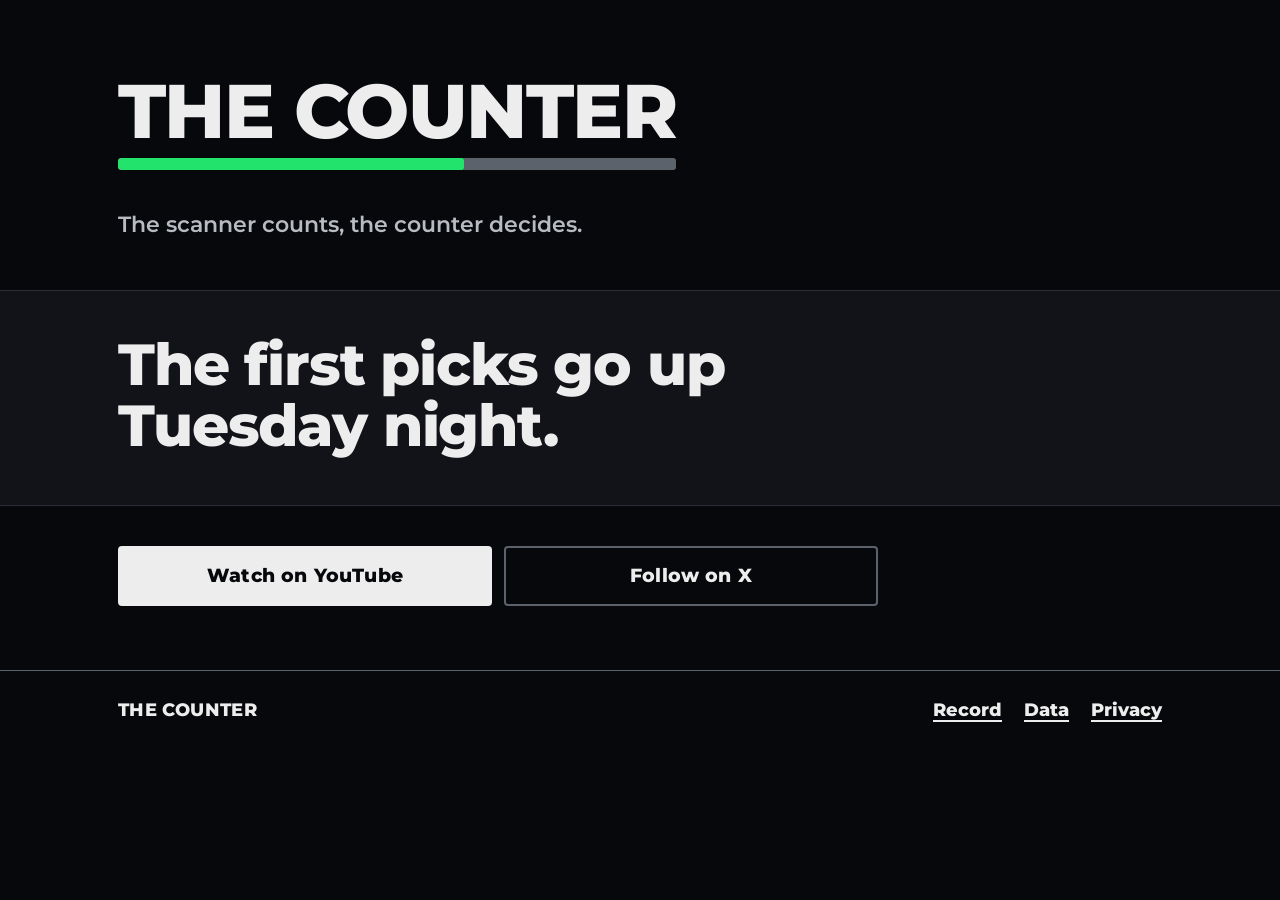
==== index.html @ d67a81ae "Site update" ====
<!doctype html>
<html lang="en">
<head>
<meta charset="utf-8">
<meta name="viewport" content="width=device-width, initial-scale=1">
<title>The Counter</title>
<meta name="description" content="The scanner counts, the counter decides.">
<link rel="canonical" href="https://counterdecides.github.io/">
<meta name="color-scheme" content="dark">
<meta name="theme-color" content="#07080b">
<meta property="og:type" content="website">
<meta property="og:site_name" content="The Counter">
<meta property="og:title" content="The Counter">
<meta property="og:description" content="The scanner counts, the counter decides.">
<meta property="og:url" content="https://counterdecides.github.io/">
<meta property="og:image" content="https://counterdecides.github.io/og.png">
<meta property="og:image:width" content="1200">
<meta property="og:image:height" content="630">
<meta property="og:image:alt" content="The Counter: The scanner counts, the counter decides.">
<meta name="twitter:card" content="summary_large_image">
<meta name="twitter:site" content="@CounterDecides">
<link rel="icon" href="favicon.svg" type="image/svg+xml">
<link rel="icon" href="favicon-32.png" sizes="32x32" type="image/png">
<link rel="apple-touch-icon" href="apple-touch-icon.png">
<link rel="stylesheet" href="site.css">
</head>
<body>
<a class="skip" href="#main">Skip to the content</a>
<header class="masthead"><div class="wrap">
<h1 class="brand"><span class="wordmark">The Counter</span><span class="mark" aria-hidden="true"><span class="fill" style="--p:62%"></span></span></h1>
<p class="slogan">The scanner counts, the counter decides.</p>
</div></header>
<main id="main">
<section class="first" aria-label="Coming up"><div class="wrap">
<p class="first-line">The first picks go up Tuesday night.</p>
</div></section>
<section class="follow" aria-label="Follow"><div class="wrap"><div class="buttons">
<a class="btn" href="https://www.youtube.com/@CounterDecides">Watch on YouTube</a>
<a class="btn alt" href="https://x.com/CounterDecides">Follow on X</a>
</div></div></section>
</main>
<footer class="foot"><div class="wrap">
<p class="foot-name">The Counter</p>
<nav aria-label="Site"><a href="record.html">Record</a><a href="data.html">Data</a><a href="privacy.html">Privacy</a></nav>
</div></footer>
</body>
</html>
---- site.css ----
/* The Counter: one stylesheet for every page. The MATRIX tokens (Tom, Sep 28, 2026: carbon, off-white, grays and
   one electric green) are written in by site/build_site.py from branding/src/brand.py; no other color appears here.
   Dark only. Ration the green: it colors the pick percents (.pct), the bar fills (.fill, the brand mark's too) and
   link focus, and nothing else. Headlines and names are off-white, labels gray, rules the gray track or the dim
   rule. Mobile first: phones get the base rules, wider screens the media query at the end. */
:root{color-scheme:dark;--bg:#07080b;--raised:#111318;--ink:#ededed;--ink2:#b8bcc2;--muted:#8a8f98;--grid:#15181d;--rule:#2a2e35;--track:#5c626b;--accent:#22e36b;--neg:#b8bcc2}
@font-face{font-family:"Montserrat";src:url("fonts/Montserrat-Medium.woff") format("woff");font-weight:500;font-style:normal;font-display:swap}
@font-face{font-family:"Montserrat";src:url("fonts/Montserrat-SemiBold.woff") format("woff");font-weight:600;font-style:normal;font-display:swap}
@font-face{font-family:"Montserrat";src:url("fonts/Montserrat-ExtraBold.woff") format("woff");font-weight:800;font-style:normal;font-display:swap}

*,*::before,*::after{box-sizing:border-box}
html{-webkit-text-size-adjust:100%;text-size-adjust:100%}
body{margin:0;background:var(--bg);color:var(--ink);font-family:"Montserrat",system-ui,-apple-system,"Segoe UI",Roboto,Arial,sans-serif;font-weight:500;font-size:17px;line-height:1.5}
.wrap{max-width:760px;margin:0 auto;padding:0 20px}
a{color:inherit;text-decoration-thickness:2px;text-underline-offset:4px}
a:hover{text-decoration-thickness:3px}
:focus-visible{outline:3px solid var(--accent);outline-offset:3px;border-radius:2px}
.sr{position:absolute;width:1px;height:1px;padding:0;margin:-1px;overflow:hidden;clip:rect(0 0 0 0);white-space:nowrap;border:0}
.skip{position:absolute;left:12px;top:-60px;background:var(--ink);color:var(--bg);padding:10px 14px;font-weight:800;z-index:10}
.skip:focus{top:12px}

/* the preview band: only on the owner's local preview, never on the public site */
.preview-band{background:var(--ink);color:var(--bg);font-weight:800;text-align:center;padding:10px 16px;font-size:14px;letter-spacing:.08em;text-transform:uppercase}

/* the masthead */
.masthead{padding:34px 0 8px}
.brand{display:inline-flex;flex-direction:column;gap:12px;text-decoration:none;color:var(--ink)}
.wordmark{display:block;font-weight:800;font-size:clamp(40px,12.4vw,76px);line-height:.92;letter-spacing:-.02em;text-transform:uppercase;margin:0}
.mark{display:block;position:relative;height:12px;border-radius:3px;background:var(--track);overflow:hidden}
.slogan{margin:16px 0 0;font-weight:600;font-size:clamp(18px,4.8vw,22px);line-height:1.35;color:var(--ink2)}
.topbar{padding:18px 0 14px;border-bottom:1px solid var(--rule)}
.topbar .brand{flex-direction:row;align-items:center;gap:12px}
.topbar .wordmark{font-size:22px;line-height:1;letter-spacing:0}
.topbar .mark{width:44px;height:10px;border-radius:3px}


/* bars: the pick's percent, and the brand mark: the green fill on the gray track, squared-off ends. They fill once
   on load. */
.meter{position:relative;height:8px;border-radius:2px;background:var(--track);overflow:hidden}
.meter::after{content:"";position:absolute;left:50%;top:0;bottom:0;width:2px;margin-left:-1px;background:var(--bg)}
.fill{display:block;height:100%;width:var(--p,62%);background:var(--accent);border-radius:inherit;transform-origin:left center;animation:fill .9s cubic-bezier(.2,.75,.2,1) both;animation-delay:calc(var(--i,0) * 60ms + 150ms)}
@keyframes fill{from{transform:scaleX(0)}to{transform:scaleX(1)}}

/* a league's week */
.week{padding:38px 0 8px}
.head{display:flex;align-items:center;flex-wrap:wrap;gap:10px 14px;margin:0 0 6px;font-weight:800;font-size:clamp(30px,8.4vw,46px);line-height:1.05;letter-spacing:-.015em}
.chip{display:inline-block;border:1px solid var(--track);color:var(--ink2);font-size:.46em;letter-spacing:.08em;padding:.42em .62em .36em;border-radius:3px;line-height:1}
.picks{list-style:none;margin:14px 0 0;padding:0;border-bottom:1px solid var(--track)}
.pick{padding:20px 0 22px;border-top:1px solid var(--rule)}
.pick:first-child{border-top:1px solid var(--track)}
.pick-line{display:flex;justify-content:space-between;align-items:flex-end;gap:14px;margin:0 0 12px}
.team{font-weight:800;font-size:clamp(25px,7.2vw,38px);line-height:1.02;text-transform:uppercase;letter-spacing:-.01em;overflow-wrap:anywhere}
.pct{color:var(--accent);font-weight:800;font-variant-numeric:tabular-nums;white-space:nowrap}
.pick-line .pct{font-size:clamp(38px,11vw,60px);line-height:.85;letter-spacing:-.02em}
.pick-meta{display:flex;justify-content:space-between;flex-wrap:wrap;gap:4px 16px;margin:12px 0 0;font-weight:600;font-size:16px;color:var(--ink2)}
.when{color:var(--muted)}
.result{display:inline-flex;align-items:center;gap:8px;font-weight:800;color:var(--ink)}
.result.quiet{color:var(--muted);font-weight:600}
/* the marks tell hit from miss by shape and fill, never by color alone: a hit is an off-white disc with a carbon
   check, a miss a light gray ring with a light gray cross, a tie a gray ring with an equals sign. No green. */
.mk{width:22px;height:22px;flex:none}
.mk circle{fill:none;stroke-width:2}
.mk path{fill:none;stroke-width:2.8;stroke-linecap:round;stroke-linejoin:round}
.mk.hit circle{fill:var(--ink);stroke:var(--ink)}
.mk.hit path{stroke:var(--bg)}
.mk.miss circle,.mk.miss path{stroke:var(--neg)}
.mk.tie circle,.mk.tie path{stroke:var(--muted)}

/* the record */
.record{padding:44px 0 10px}
.section-title{margin:0 0 18px;font-weight:800;font-size:clamp(30px,8.4vw,46px);line-height:1.05;letter-spacing:-.015em}
.league{border-top:1px solid var(--track);padding:18px 0 6px}
.league-name{margin:0;font-weight:800;font-size:15px;letter-spacing:.1em;text-transform:uppercase;color:var(--ink2)}
.big{margin:6px 0 0;font-weight:800;font-size:clamp(64px,19vw,112px);line-height:.95;letter-spacing:-.035em;font-variant-numeric:tabular-nums}
.big .of{font-size:.42em;letter-spacing:0;color:var(--ink2);margin:0 .12em}
.big-label{margin:6px 0 0;font-weight:800;font-size:18px;color:var(--ink2)}
.lines{list-style:none;margin:18px 0 0;padding:0}
.lines li{padding:12px 0;border-top:1px solid var(--rule);font-weight:600;font-size:18px}
.lines li.wkline{font-weight:800}
.lines b{font-weight:800}
.lines li,.first-line,.empty{text-wrap:pretty}
.lines .pct{font-size:1em}
.empty{margin:14px 0 0;font-weight:800;font-size:clamp(22px,6vw,30px);line-height:1.2}
.more{display:inline-block;margin:22px 0 0;font-weight:800;font-size:18px}


/* follow */
.follow{padding:40px 0 8px}
.buttons{display:flex;flex-direction:column;gap:12px}
.btn{display:flex;align-items:center;justify-content:center;min-height:58px;padding:14px 22px;border:2px solid var(--ink);border-radius:4px;background:var(--ink);color:var(--bg);font-weight:800;font-size:19px;text-decoration:none;letter-spacing:.01em}
.btn:hover{background:var(--ink2);border-color:var(--ink2)}
.btn.alt{background:transparent;color:var(--ink);border-color:var(--track)}
.btn.alt:hover{background:var(--raised);border-color:var(--ink)}

/* the book slot (renders only when site/site.json has a book_url) */
.book{padding:30px 0 0}
.book .wrap>div{border-top:1px solid var(--track);padding-top:16px}
.book h2{margin:0 0 10px;font-weight:800;font-size:26px}

/* the empty state: the news in a band (a raised carbon panel, off-white type) */
.first{background:var(--raised);color:var(--ink);border-top:1px solid var(--rule);border-bottom:1px solid var(--rule);margin:40px 0 0;padding:44px 0 48px}
.first-line{margin:0;font-weight:800;font-size:clamp(32px,9.4vw,58px);line-height:1.05;letter-spacing:-.02em;max-width:14em}

/* inner pages */
.page{padding:30px 0 10px}
.page h1{margin:0 0 14px;font-weight:800;font-size:clamp(38px,11vw,64px);line-height:1;letter-spacing:-.025em}
.page h2{margin:34px 0 10px;font-weight:800;font-size:24px;line-height:1.2}
.page p,.page li{max-width:40em}
.prose ul{padding-left:1.2em}
.prose li{margin:6px 0}
.prose a{overflow-wrap:anywhere}
.intro{font-weight:600;font-size:19px;color:var(--ink2)}

/* the data page's "How it works": Tom's description of the engine, then one plain line in gray */
.how{margin:0 0 8px}
.how h2{margin-top:26px}
.how p{color:var(--ink2);font-weight:600}
.how .how-note{color:var(--muted);font-weight:500;font-size:16px}

/* the record page */
.season{padding:26px 0 0}
.season .league{padding-bottom:10px}
.page .league-name{margin:0;font-size:20px;line-height:1.2}
.market{margin:14px 0 0;font-weight:800;font-size:18px}
.wk{margin:34px 0 0}
.wk-head{display:flex;justify-content:space-between;align-items:baseline;flex-wrap:wrap;gap:4px 16px;border-bottom:1px solid var(--track);padding-bottom:8px}
.wk-head h3{margin:0;font-weight:800;font-size:26px;line-height:1.1}
.wk-rec{font-weight:800;font-size:20px;font-variant-numeric:tabular-nums}
.wk-links{display:flex;flex-wrap:wrap;gap:6px 20px;margin:10px 0 0;font-weight:800;font-size:16px}
.games{list-style:none;margin:6px 0 0;padding:0}
.game{display:grid;grid-template-columns:30px 1fr;gap:2px 10px;padding:14px 0;border-bottom:1px solid var(--rule);align-items:start}
.game .mk,.game .dot{grid-row:span 2;margin-top:3px}
.dot{display:block;width:22px;height:22px;border-radius:50%;border:2px solid var(--track)}
.game-pick{font-weight:800;font-size:20px;line-height:1.2}
.game-pick .t{text-transform:uppercase}
.game-meta{display:flex;flex-wrap:wrap;gap:2px 14px;font-weight:600;font-size:15px;color:var(--ink2)}
.game-meta .r{color:var(--ink);font-weight:800}
.game-meta .r.quiet{color:var(--muted);font-weight:600}

/* the data page */
.files{list-style:none;margin:14px 0 0;padding:0;border-top:1px solid var(--track)}
.files li{display:flex;justify-content:space-between;flex-wrap:wrap;gap:4px 16px;padding:12px 0;border-bottom:1px solid var(--rule);font-weight:600}
.files .links a{margin-left:14px;font-weight:800}
.files .links a:first-child{margin-left:0}

/* the footer */
.foot{margin:56px 0 0;padding:26px 0 40px;border-top:1px solid var(--track)}
.foot .wrap{display:flex;justify-content:space-between;align-items:center;flex-wrap:wrap;gap:12px 24px}
.foot-name{margin:0;font-weight:800;font-size:18px;text-transform:uppercase;letter-spacing:.02em}
.foot nav{display:flex;gap:22px;font-weight:800}

@media (min-width:720px){
  body{font-size:18px}
  .wrap{padding:0 32px}
  .masthead{padding:52px 0 10px}
  .buttons{flex-direction:row;max-width:760px}
  .btn{flex:1}
}

@media (min-width:1000px){
  .wrap{max-width:1140px;padding:0 48px}
  .narrow .wrap{max-width:860px}
  .picks{display:grid;grid-template-columns:1fr 1fr;column-gap:64px}
  .pick:nth-child(2){border-top:1px solid var(--track)}
  .pick{display:flex;flex-direction:column;justify-content:flex-end}
  .games{display:grid;grid-template-columns:1fr 1fr;column-gap:48px}
  .league{display:grid;grid-template-columns:minmax(300px,auto) 1fr;grid-template-areas:"name name" "big lines" "label lines";column-gap:72px;align-items:start}
  .league-name{grid-area:name}
  .league .big{grid-area:big}
  .league .big-label{grid-area:label}
  .league .lines{grid-area:lines;margin-top:10px}
  .league .empty{grid-column:1 / 3}
}

@media (prefers-reduced-motion:reduce){
  .fill{animation:none}
  *{scroll-behavior:auto}
}
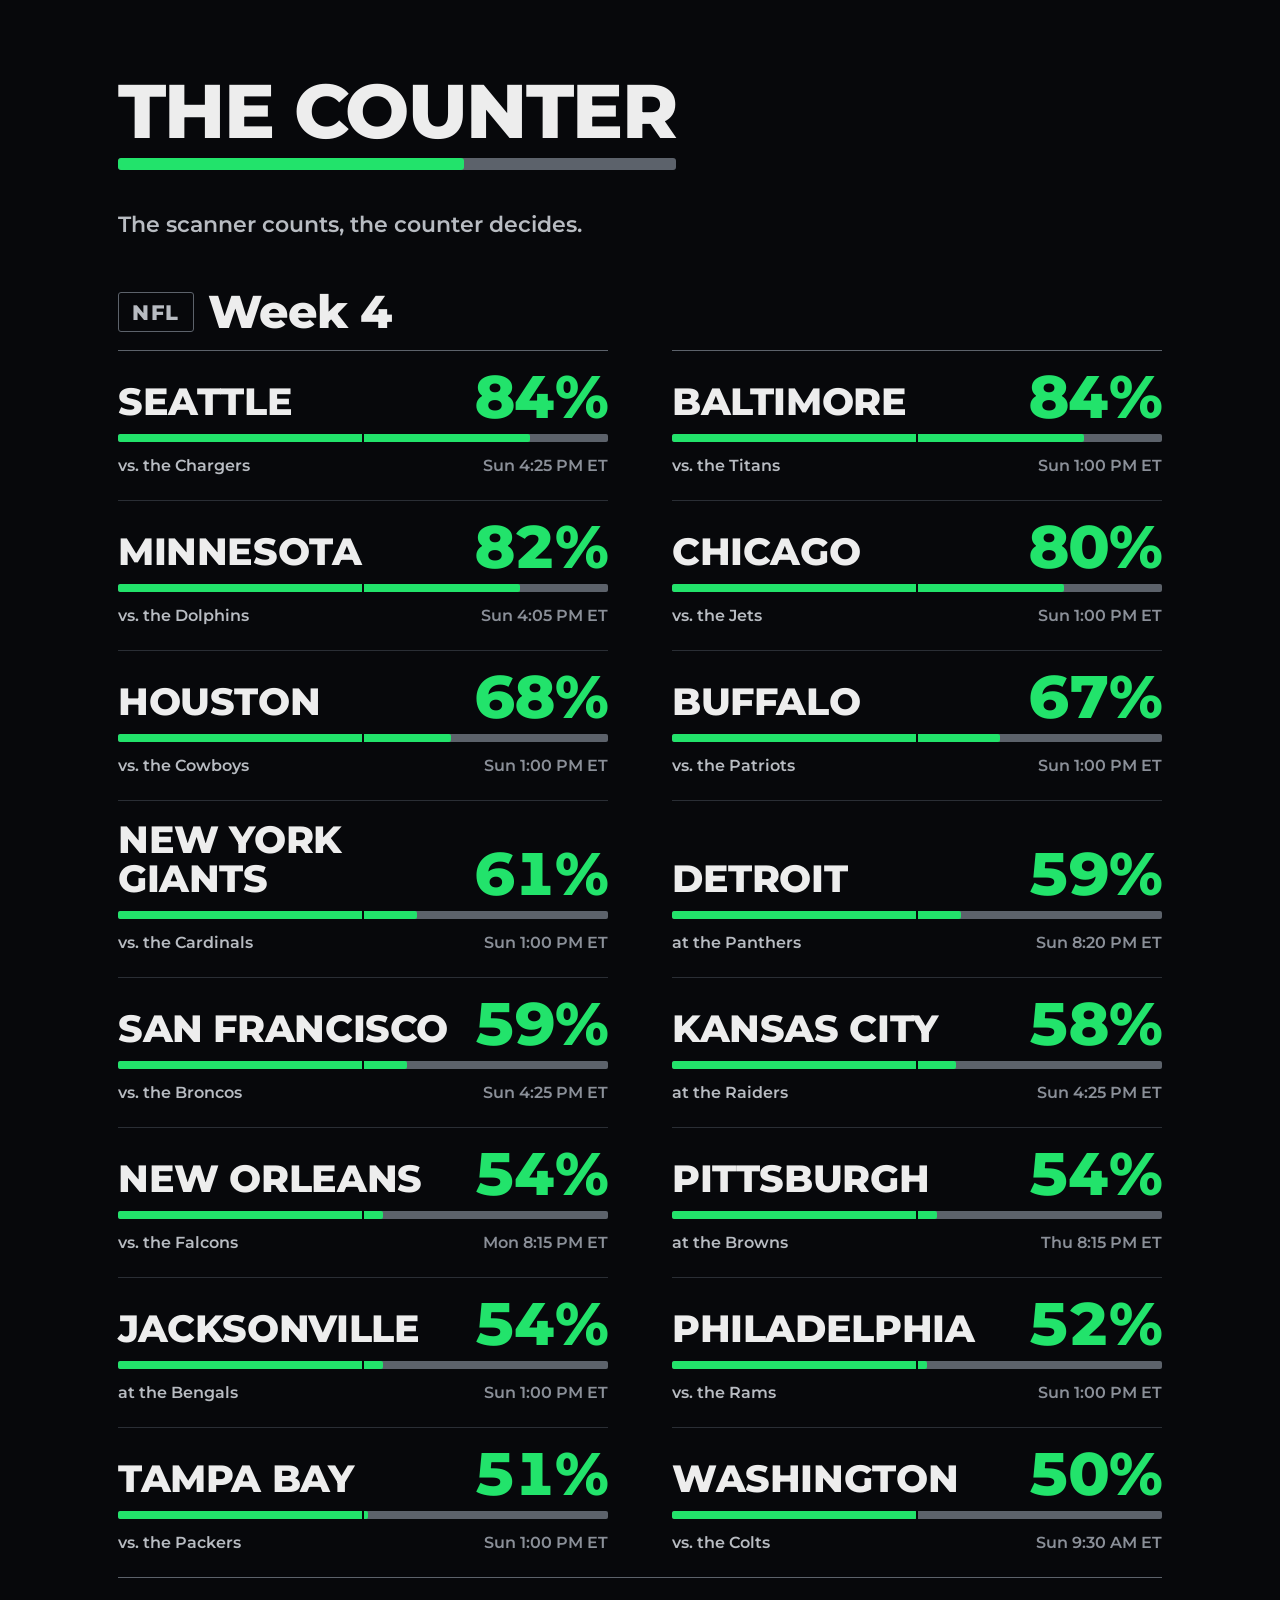
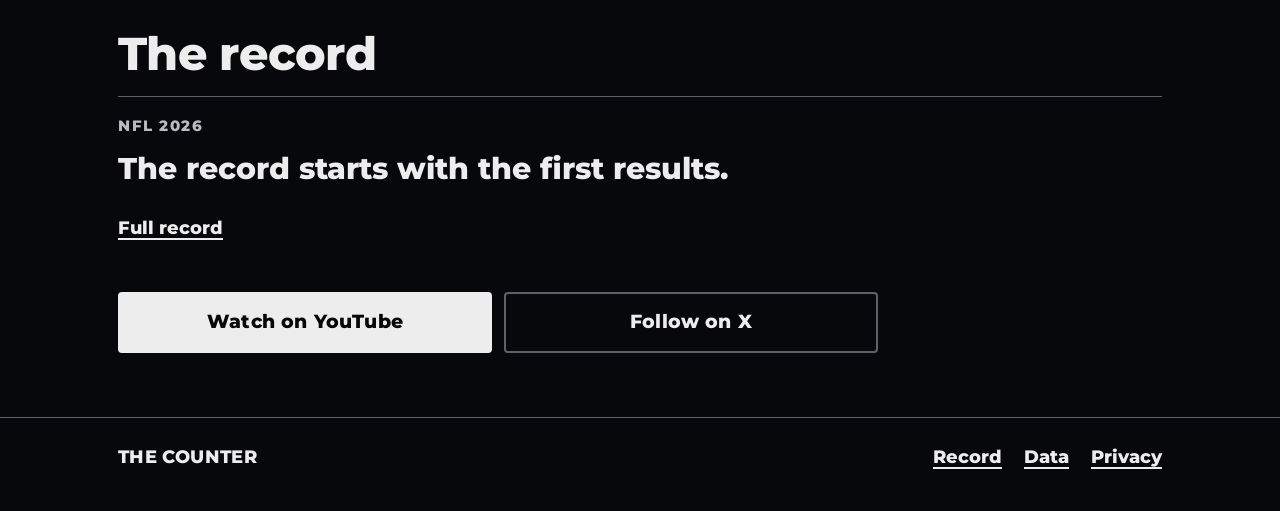
==== commit 184cd940: "NFL 2026 Week 4" ====
--- a/index.html
+++ b/index.html
@@ -31,8 +31,96 @@
 <p class="slogan">The scanner counts, the counter decides.</p>
 </div></header>
 <main id="main">
-<section class="first" aria-label="Coming up"><div class="wrap">
-<p class="first-line">The first picks go up Tuesday night.</p>
+<section class="week" aria-labelledby="week-nfl"><div class="wrap">
+<h2 class="head" id="week-nfl"><span class="chip">NFL</span> Week 4</h2>
+<ol class="picks">
+<li class="pick">
+<p class="pick-line"><span class="team">Seattle</span> <span class="pct">84%</span></p>
+<div class="meter" aria-hidden="true"><span class="fill" style="--p:84%;--i:0"></span></div>
+<p class="pick-meta"><span class="opp">vs. the Chargers</span> <span class="when">Sun 4:25 PM ET</span></p>
+</li>
+<li class="pick">
+<p class="pick-line"><span class="team">Baltimore</span> <span class="pct">84%</span></p>
+<div class="meter" aria-hidden="true"><span class="fill" style="--p:84%;--i:1"></span></div>
+<p class="pick-meta"><span class="opp">vs. the Titans</span> <span class="when">Sun 1:00 PM ET</span></p>
+</li>
+<li class="pick">
+<p class="pick-line"><span class="team">Minnesota</span> <span class="pct">82%</span></p>
+<div class="meter" aria-hidden="true"><span class="fill" style="--p:82%;--i:2"></span></div>
+<p class="pick-meta"><span class="opp">vs. the Dolphins</span> <span class="when">Sun 4:05 PM ET</span></p>
+</li>
+<li class="pick">
+<p class="pick-line"><span class="team">Chicago</span> <span class="pct">80%</span></p>
+<div class="meter" aria-hidden="true"><span class="fill" style="--p:80%;--i:3"></span></div>
+<p class="pick-meta"><span class="opp">vs. the Jets</span> <span class="when">Sun 1:00 PM ET</span></p>
+</li>
+<li class="pick">
+<p class="pick-line"><span class="team">Houston</span> <span class="pct">68%</span></p>
+<div class="meter" aria-hidden="true"><span class="fill" style="--p:68%;--i:4"></span></div>
+<p class="pick-meta"><span class="opp">vs. the Cowboys</span> <span class="when">Sun 1:00 PM ET</span></p>
+</li>
+<li class="pick">
+<p class="pick-line"><span class="team">Buffalo</span> <span class="pct">67%</span></p>
+<div class="meter" aria-hidden="true"><span class="fill" style="--p:67%;--i:5"></span></div>
+<p class="pick-meta"><span class="opp">vs. the Patriots</span> <span class="when">Sun 1:00 PM ET</span></p>
+</li>
+<li class="pick">
+<p class="pick-line"><span class="team">New York Giants</span> <span class="pct">61%</span></p>
+<div class="meter" aria-hidden="true"><span class="fill" style="--p:61%;--i:6"></span></div>
+<p class="pick-meta"><span class="opp">vs. the Cardinals</span> <span class="when">Sun 1:00 PM ET</span></p>
+</li>
+<li class="pick">
+<p class="pick-line"><span class="team">Detroit</span> <span class="pct">59%</span></p>
+<div class="meter" aria-hidden="true"><span class="fill" style="--p:59%;--i:7"></span></div>
+<p class="pick-meta"><span class="opp">at the Panthers</span> <span class="when">Sun 8:20 PM ET</span></p>
+</li>
+<li class="pick">
+<p class="pick-line"><span class="team">San Francisco</span> <span class="pct">59%</span></p>
+<div class="meter" aria-hidden="true"><span class="fill" style="--p:59%;--i:8"></span></div>
+<p class="pick-meta"><span class="opp">vs. the Broncos</span> <span class="when">Sun 4:25 PM ET</span></p>
+</li>
+<li class="pick">
+<p class="pick-line"><span class="team">Kansas City</span> <span class="pct">58%</span></p>
+<div class="meter" aria-hidden="true"><span class="fill" style="--p:58%;--i:9"></span></div>
+<p class="pick-meta"><span class="opp">at the Raiders</span> <span class="when">Sun 4:25 PM ET</span></p>
+</li>
+<li class="pick">
+<p class="pick-line"><span class="team">New Orleans</span> <span class="pct">54%</span></p>
+<div class="meter" aria-hidden="true"><span class="fill" style="--p:54%;--i:10"></span></div>
+<p class="pick-meta"><span class="opp">vs. the Falcons</span> <span class="when">Mon 8:15 PM ET</span></p>
+</li>
+<li class="pick">
+<p class="pick-line"><span class="team">Pittsburgh</span> <span class="pct">54%</span></p>
+<div class="meter" aria-hidden="true"><span class="fill" style="--p:54%;--i:11"></span></div>
+<p class="pick-meta"><span class="opp">at the Browns</span> <span class="when">Thu 8:15 PM ET</span></p>
+</li>
+<li class="pick">
+<p class="pick-line"><span class="team">Jacksonville</span> <span class="pct">54%</span></p>
+<div class="meter" aria-hidden="true"><span class="fill" style="--p:54%;--i:12"></span></div>
+<p class="pick-meta"><span class="opp">at the Bengals</span> <span class="when">Sun 1:00 PM ET</span></p>
+</li>
+<li class="pick">
+<p class="pick-line"><span class="team">Philadelphia</span> <span class="pct">52%</span></p>
+<div class="meter" aria-hidden="true"><span class="fill" style="--p:52%;--i:13"></span></div>
+<p class="pick-meta"><span class="opp">vs. the Rams</span> <span class="when">Sun 1:00 PM ET</span></p>
+</li>
+<li class="pick">
+<p class="pick-line"><span class="team">Tampa Bay</span> <span class="pct">51%</span></p>
+<div class="meter" aria-hidden="true"><span class="fill" style="--p:51%;--i:14"></span></div>
+<p class="pick-meta"><span class="opp">vs. the Packers</span> <span class="when">Sun 1:00 PM ET</span></p>
+</li>
+<li class="pick">
+<p class="pick-line"><span class="team">Washington</span> <span class="pct">50%</span></p>
+<div class="meter" aria-hidden="true"><span class="fill" style="--p:50%;--i:15"></span></div>
+<p class="pick-meta"><span class="opp">vs. the Colts</span> <span class="when">Sun 9:30 AM ET</span></p>
+</li>
+</ol>
+</div></section>
+<section class="record" aria-labelledby="record"><div class="wrap">
+<h2 class="section-title" id="record">The record</h2>
+<div class="league"><h3 class="league-name">NFL 2026</h3>
+<p class="empty">The record starts with the first results.</p></div>
+<a class="more" href="record.html">Full record</a>
 </div></section>
 <section class="follow" aria-label="Follow"><div class="wrap"><div class="buttons">
 <a class="btn" href="https://www.youtube.com/@CounterDecides">Watch on YouTube</a>
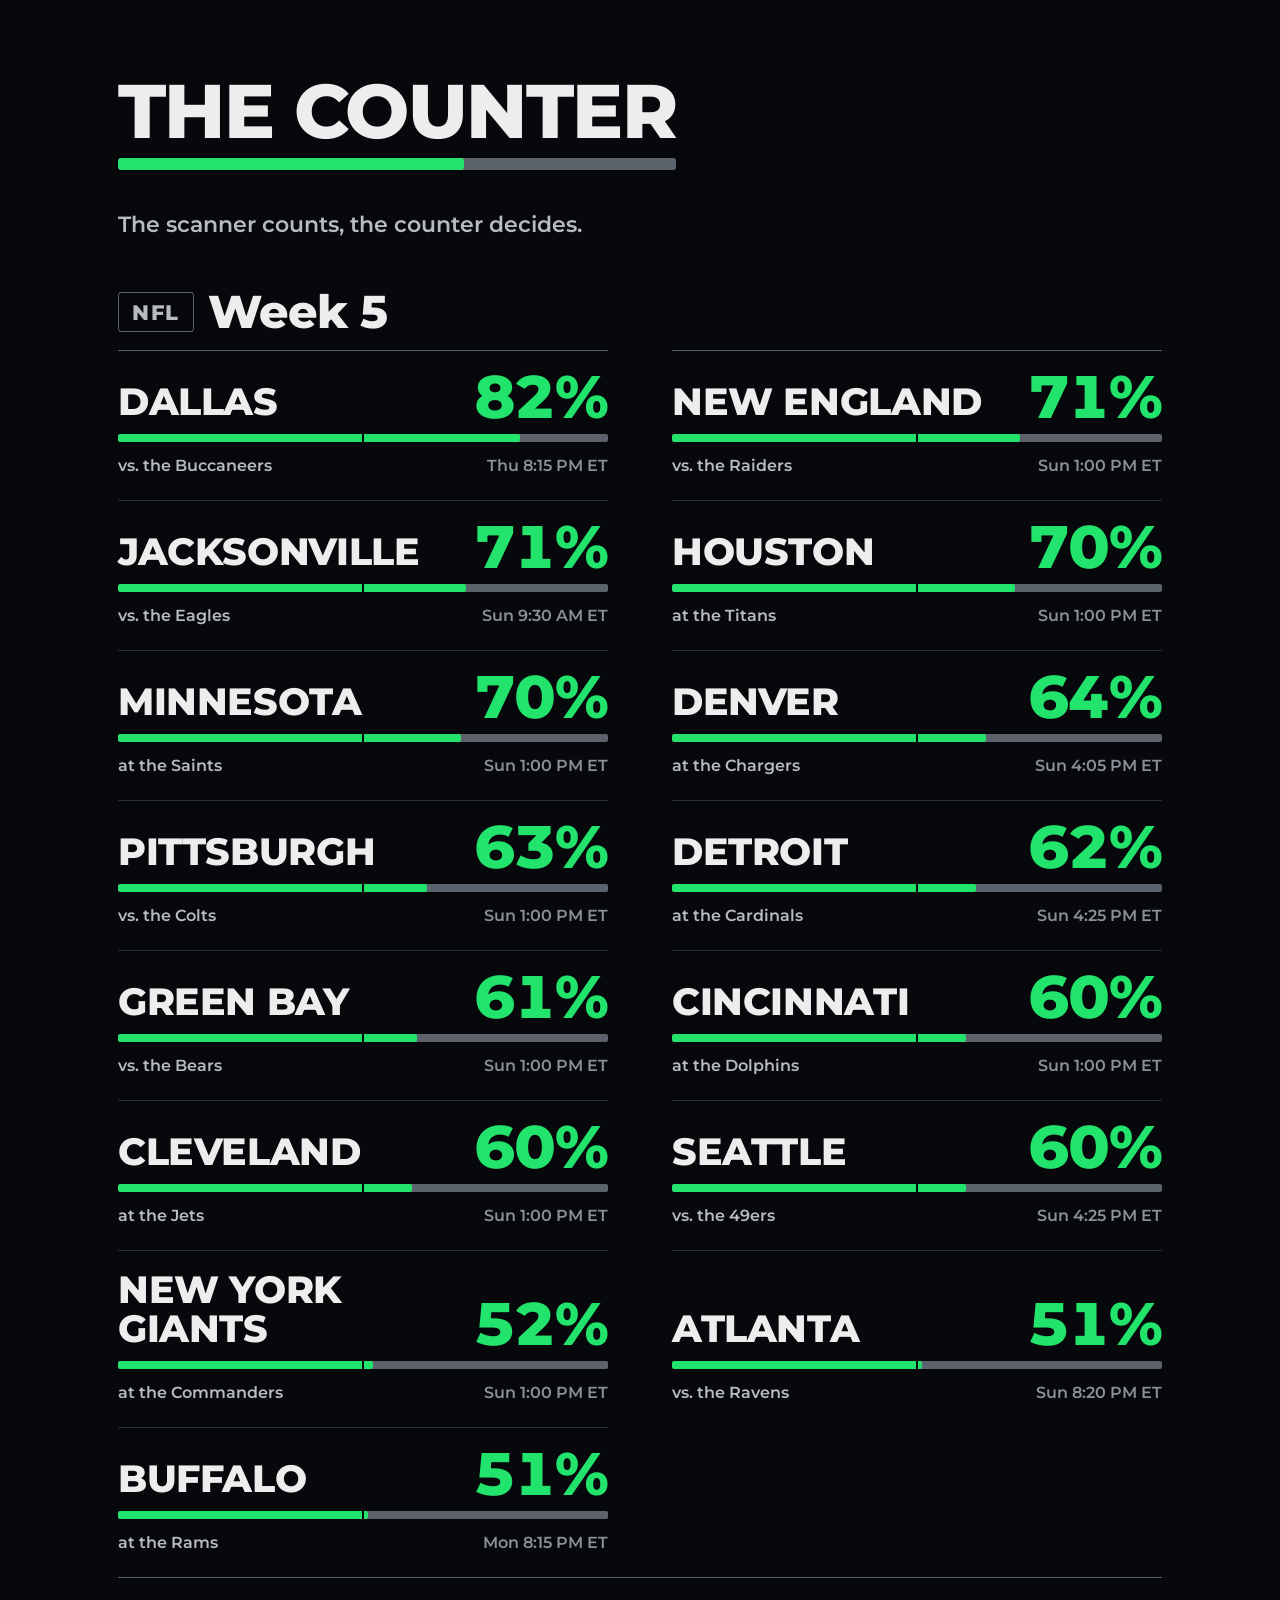
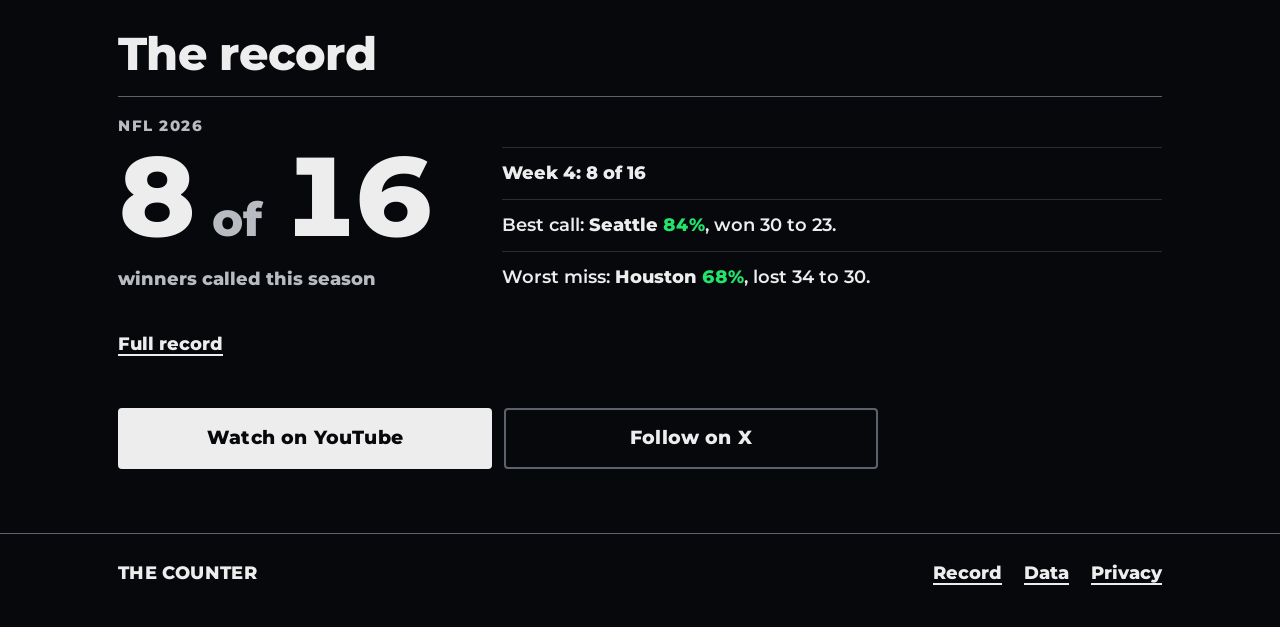
==== commit 6a896ee4: "NFL 2026 Week 5" ====
--- a/index.html
+++ b/index.html
@@ -32,94 +32,92 @@
 </div></header>
 <main id="main">
 <section class="week" aria-labelledby="week-nfl"><div class="wrap">
-<h2 class="head" id="week-nfl"><span class="chip">NFL</span> Week 4</h2>
+<h2 class="head" id="week-nfl"><span class="chip">NFL</span> Week 5</h2>
 <ol class="picks">
 <li class="pick">
-<p class="pick-line"><span class="team">Seattle</span> <span class="pct">84%</span></p>
-<div class="meter" aria-hidden="true"><span class="fill" style="--p:84%;--i:0"></span></div>
-<p class="pick-meta"><span class="opp">vs. the Chargers</span> <span class="when">Sun 4:25 PM ET</span></p>
+<p class="pick-line"><span class="team">Dallas</span> <span class="pct">82%</span></p>
+<div class="meter" aria-hidden="true"><span class="fill" style="--p:82%;--i:0"></span></div>
+<p class="pick-meta"><span class="opp">vs. the Buccaneers</span> <span class="when">Thu 8:15 PM ET</span></p>
 </li>
 <li class="pick">
-<p class="pick-line"><span class="team">Baltimore</span> <span class="pct">84%</span></p>
-<div class="meter" aria-hidden="true"><span class="fill" style="--p:84%;--i:1"></span></div>
-<p class="pick-meta"><span class="opp">vs. the Titans</span> <span class="when">Sun 1:00 PM ET</span></p>
+<p class="pick-line"><span class="team">New England</span> <span class="pct">71%</span></p>
+<div class="meter" aria-hidden="true"><span class="fill" style="--p:71%;--i:1"></span></div>
+<p class="pick-meta"><span class="opp">vs. the Raiders</span> <span class="when">Sun 1:00 PM ET</span></p>
 </li>
 <li class="pick">
-<p class="pick-line"><span class="team">Minnesota</span> <span class="pct">82%</span></p>
-<div class="meter" aria-hidden="true"><span class="fill" style="--p:82%;--i:2"></span></div>
-<p class="pick-meta"><span class="opp">vs. the Dolphins</span> <span class="when">Sun 4:05 PM ET</span></p>
+<p class="pick-line"><span class="team">Jacksonville</span> <span class="pct">71%</span></p>
+<div class="meter" aria-hidden="true"><span class="fill" style="--p:71%;--i:2"></span></div>
+<p class="pick-meta"><span class="opp">vs. the Eagles</span> <span class="when">Sun 9:30 AM ET</span></p>
 </li>
 <li class="pick">
-<p class="pick-line"><span class="team">Chicago</span> <span class="pct">80%</span></p>
-<div class="meter" aria-hidden="true"><span class="fill" style="--p:80%;--i:3"></span></div>
-<p class="pick-meta"><span class="opp">vs. the Jets</span> <span class="when">Sun 1:00 PM ET</span></p>
+<p class="pick-line"><span class="team">Houston</span> <span class="pct">70%</span></p>
+<div class="meter" aria-hidden="true"><span class="fill" style="--p:70%;--i:3"></span></div>
+<p class="pick-meta"><span class="opp">at the Titans</span> <span class="when">Sun 1:00 PM ET</span></p>
 </li>
 <li class="pick">
-<p class="pick-line"><span class="team">Houston</span> <span class="pct">68%</span></p>
-<div class="meter" aria-hidden="true"><span class="fill" style="--p:68%;--i:4"></span></div>
-<p class="pick-meta"><span class="opp">vs. the Cowboys</span> <span class="when">Sun 1:00 PM ET</span></p>
+<p class="pick-line"><span class="team">Minnesota</span> <span class="pct">70%</span></p>
+<div class="meter" aria-hidden="true"><span class="fill" style="--p:70%;--i:4"></span></div>
+<p class="pick-meta"><span class="opp">at the Saints</span> <span class="when">Sun 1:00 PM ET</span></p>
 </li>
 <li class="pick">
-<p class="pick-line"><span class="team">Buffalo</span> <span class="pct">67%</span></p>
-<div class="meter" aria-hidden="true"><span class="fill" style="--p:67%;--i:5"></span></div>
-<p class="pick-meta"><span class="opp">vs. the Patriots</span> <span class="when">Sun 1:00 PM ET</span></p>
+<p class="pick-line"><span class="team">Denver</span> <span class="pct">64%</span></p>
+<div class="meter" aria-hidden="true"><span class="fill" style="--p:64%;--i:5"></span></div>
+<p class="pick-meta"><span class="opp">at the Chargers</span> <span class="when">Sun 4:05 PM ET</span></p>
 </li>
 <li class="pick">
-<p class="pick-line"><span class="team">New York Giants</span> <span class="pct">61%</span></p>
-<div class="meter" aria-hidden="true"><span class="fill" style="--p:61%;--i:6"></span></div>
-<p class="pick-meta"><span class="opp">vs. the Cardinals</span> <span class="when">Sun 1:00 PM ET</span></p>
+<p class="pick-line"><span class="team">Pittsburgh</span> <span class="pct">63%</span></p>
+<div class="meter" aria-hidden="true"><span class="fill" style="--p:63%;--i:6"></span></div>
+<p class="pick-meta"><span class="opp">vs. the Colts</span> <span class="when">Sun 1:00 PM ET</span></p>
 </li>
 <li class="pick">
-<p class="pick-line"><span class="team">Detroit</span> <span class="pct">59%</span></p>
-<div class="meter" aria-hidden="true"><span class="fill" style="--p:59%;--i:7"></span></div>
-<p class="pick-meta"><span class="opp">at the Panthers</span> <span class="when">Sun 8:20 PM ET</span></p>
+<p class="pick-line"><span class="team">Detroit</span> <span class="pct">62%</span></p>
+<div class="meter" aria-hidden="true"><span class="fill" style="--p:62%;--i:7"></span></div>
+<p class="pick-meta"><span class="opp">at the Cardinals</span> <span class="when">Sun 4:25 PM ET</span></p>
 </li>
 <li class="pick">
-<p class="pick-line"><span class="team">San Francisco</span> <span class="pct">59%</span></p>
-<div class="meter" aria-hidden="true"><span class="fill" style="--p:59%;--i:8"></span></div>
-<p class="pick-meta"><span class="opp">vs. the Broncos</span> <span class="when">Sun 4:25 PM ET</span></p>
+<p class="pick-line"><span class="team">Green Bay</span> <span class="pct">61%</span></p>
+<div class="meter" aria-hidden="true"><span class="fill" style="--p:61%;--i:8"></span></div>
+<p class="pick-meta"><span class="opp">vs. the Bears</span> <span class="when">Sun 1:00 PM ET</span></p>
 </li>
 <li class="pick">
-<p class="pick-line"><span class="team">Kansas City</span> <span class="pct">58%</span></p>
-<div class="meter" aria-hidden="true"><span class="fill" style="--p:58%;--i:9"></span></div>
-<p class="pick-meta"><span class="opp">at the Raiders</span> <span class="when">Sun 4:25 PM ET</span></p>
+<p class="pick-line"><span class="team">Cincinnati</span> <span class="pct">60%</span></p>
+<div class="meter" aria-hidden="true"><span class="fill" style="--p:60%;--i:9"></span></div>
+<p class="pick-meta"><span class="opp">at the Dolphins</span> <span class="when">Sun 1:00 PM ET</span></p>
 </li>
 <li class="pick">
-<p class="pick-line"><span class="team">New Orleans</span> <span class="pct">54%</span></p>
-<div class="meter" aria-hidden="true"><span class="fill" style="--p:54%;--i:10"></span></div>
-<p class="pick-meta"><span class="opp">vs. the Falcons</span> <span class="when">Mon 8:15 PM ET</span></p>
+<p class="pick-line"><span class="team">Cleveland</span> <span class="pct">60%</span></p>
+<div class="meter" aria-hidden="true"><span class="fill" style="--p:60%;--i:10"></span></div>
+<p class="pick-meta"><span class="opp">at the Jets</span> <span class="when">Sun 1:00 PM ET</span></p>
 </li>
 <li class="pick">
-<p class="pick-line"><span class="team">Pittsburgh</span> <span class="pct">54%</span></p>
-<div class="meter" aria-hidden="true"><span class="fill" style="--p:54%;--i:11"></span></div>
-<p class="pick-meta"><span class="opp">at the Browns</span> <span class="when">Thu 8:15 PM ET</span></p>
+<p class="pick-line"><span class="team">Seattle</span> <span class="pct">60%</span></p>
+<div class="meter" aria-hidden="true"><span class="fill" style="--p:60%;--i:11"></span></div>
+<p class="pick-meta"><span class="opp">vs. the 49ers</span> <span class="when">Sun 4:25 PM ET</span></p>
 </li>
 <li class="pick">
-<p class="pick-line"><span class="team">Jacksonville</span> <span class="pct">54%</span></p>
-<div class="meter" aria-hidden="true"><span class="fill" style="--p:54%;--i:12"></span></div>
-<p class="pick-meta"><span class="opp">at the Bengals</span> <span class="when">Sun 1:00 PM ET</span></p>
+<p class="pick-line"><span class="team">New York Giants</span> <span class="pct">52%</span></p>
+<div class="meter" aria-hidden="true"><span class="fill" style="--p:52%;--i:12"></span></div>
+<p class="pick-meta"><span class="opp">at the Commanders</span> <span class="when">Sun 1:00 PM ET</span></p>
 </li>
 <li class="pick">
-<p class="pick-line"><span class="team">Philadelphia</span> <span class="pct">52%</span></p>
-<div class="meter" aria-hidden="true"><span class="fill" style="--p:52%;--i:13"></span></div>
-<p class="pick-meta"><span class="opp">vs. the Rams</span> <span class="when">Sun 1:00 PM ET</span></p>
+<p class="pick-line"><span class="team">Atlanta</span> <span class="pct">51%</span></p>
+<div class="meter" aria-hidden="true"><span class="fill" style="--p:51%;--i:13"></span></div>
+<p class="pick-meta"><span class="opp">vs. the Ravens</span> <span class="when">Sun 8:20 PM ET</span></p>
 </li>
 <li class="pick">
-<p class="pick-line"><span class="team">Tampa Bay</span> <span class="pct">51%</span></p>
+<p class="pick-line"><span class="team">Buffalo</span> <span class="pct">51%</span></p>
 <div class="meter" aria-hidden="true"><span class="fill" style="--p:51%;--i:14"></span></div>
-<p class="pick-meta"><span class="opp">vs. the Packers</span> <span class="when">Sun 1:00 PM ET</span></p>
-</li>
-<li class="pick">
-<p class="pick-line"><span class="team">Washington</span> <span class="pct">50%</span></p>
-<div class="meter" aria-hidden="true"><span class="fill" style="--p:50%;--i:15"></span></div>
-<p class="pick-meta"><span class="opp">vs. the Colts</span> <span class="when">Sun 9:30 AM ET</span></p>
+<p class="pick-meta"><span class="opp">at the Rams</span> <span class="when">Mon 8:15 PM ET</span></p>
 </li>
 </ol>
 </div></section>
 <section class="record" aria-labelledby="record"><div class="wrap">
 <h2 class="section-title" id="record">The record</h2>
 <div class="league"><h3 class="league-name">NFL 2026</h3>
-<p class="empty">The record starts with the first results.</p></div>
+<p class="big">8<span class="of"> of </span>16</p>
+<p class="big-label">winners called this season</p>
+<ul class="lines"><li class="wkline">Week 4: 8 of 16</li><li>Best call: <b>Seattle</b> <span class="pct">84%</span>, won 30 to 23.</li><li>Worst miss: <b>Houston</b> <span class="pct">68%</span>, lost 34 to 30.</li></ul>
+</div>
 <a class="more" href="record.html">Full record</a>
 </div></section>
 <section class="follow" aria-label="Follow"><div class="wrap"><div class="buttons">
